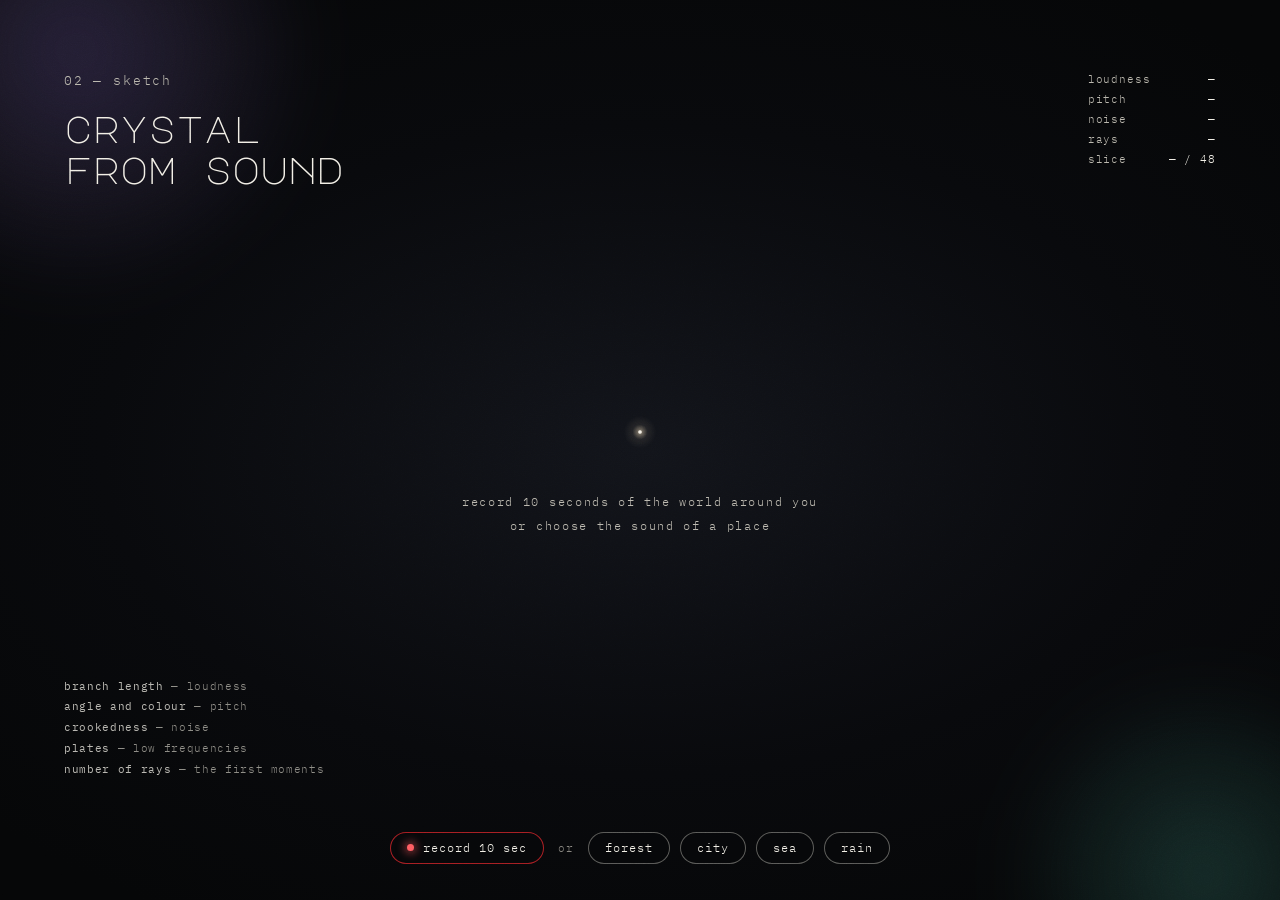
==== sketches/crystal.html @ bc931616 "Add files via upload" ====
<!doctype html>
<html lang="en">
<head>
  <meta charset="utf-8">
  <meta name="viewport" content="width=device-width, initial-scale=1">
  <title>crystal from sound</title>
  <link rel="preconnect" href="https://fonts.googleapis.com">
  <link rel="preconnect" href="https://fonts.gstatic.com" crossorigin>
  <link href="https://fonts.googleapis.com/css2?family=Major+Mono+Display&family=IBM+Plex+Mono:wght@300;400&display=swap" rel="stylesheet">
  <style>
    :root { --cream: #f2efe6; --muted: #b9b6ac; }
    * { box-sizing: border-box; margin: 0; padding: 0; }
    html, body {
      height: 100%;
      overflow: hidden;
      color: var(--cream);
      font-family: 'IBM Plex Mono', ui-monospace, monospace;
      font-weight: 300;
      background: radial-gradient(ellipse 70% 60% at 50% 50%, #12141a 0%, #08090c 60%, #050607 100%);
    }
    .spot { position: fixed; border-radius: 50%; filter: blur(30px); mix-blend-mode: screen; pointer-events: none; }
    .spot--violet { width: 44vmax; height: 44vmax; left: -16vmax; top: -18vmax; background: radial-gradient(circle, rgba(177,140,255,.2), transparent 62%); }
    .spot--teal   { width: 36vmax; height: 36vmax; right: -12vmax; bottom: -16vmax; background: radial-gradient(circle, rgba(94,224,200,.18), transparent 62%); }

    canvas { position: fixed; inset: 0; width: 100%; height: 100%; display: block; }

    .head { position: fixed; left: clamp(20px, 5vw, 96px); top: clamp(20px, 8vh, 88px); pointer-events: none; }
    .kicker { font-size: 13px; letter-spacing: .14em; color: var(--muted); }
    .title { margin-top: 18px; font-family: 'Major Mono Display', monospace; font-weight: 400; font-size: clamp(26px, 3vw, 44px); line-height: 1.08; }

    .hud {
      position: fixed; right: clamp(20px, 5vw, 96px); top: clamp(20px, 8vh, 88px);
      display: grid; grid-template-columns: auto auto; gap: 6px 18px;
      font-size: 11px; letter-spacing: .08em; color: var(--muted);
      pointer-events: none;
    }
    .hud dd { color: var(--cream); text-align: right; font-variant-numeric: tabular-nums; }

    .legend {
      position: fixed; left: clamp(20px, 5vw, 96px); bottom: 120px;
      font-size: 11px; line-height: 1.9; letter-spacing: .06em; color: var(--muted); opacity: .75;
      pointer-events: none;
    }
    .legend b { font-weight: 400; color: var(--cream); }

    .hint {
      position: fixed; left: 50%; top: calc(50% + 40px); transform: translateX(-50%);
      text-align: center; font-size: 12px; letter-spacing: .14em; line-height: 2; color: var(--muted);
      pointer-events: none; transition: opacity .8s ease;
    }
    body:not(.is-empty) .hint { opacity: 0; }

    .controls {
      position: fixed; left: 50%; bottom: 36px; transform: translateX(-50%);
      display: flex; flex-wrap: wrap; justify-content: center; align-items: center; gap: 10px;
      width: min(92vw, 760px);
    }
    .sep { font-size: 11px; letter-spacing: .1em; color: var(--muted); opacity: .7; padding: 0 4px; }
    .btn {
      font: 300 12px/1 'IBM Plex Mono', ui-monospace, monospace;
      letter-spacing: .08em; color: var(--cream);
      background: rgba(7, 8, 10, .82);
      border: 1px solid rgba(242, 239, 230, .35);
      border-radius: 999px; padding: 9px 16px; cursor: pointer;
      transition: border-color .3s ease, opacity .3s ease;
    }
    .btn:hover, .btn:focus-visible { border-color: rgba(242, 239, 230, .8); outline: none; }
    .btn--rec { border-color: rgba(232, 40, 46, .7); }
    .btn--rec::before { content: ''; display: inline-block; width: 7px; height: 7px; margin-right: 9px; border-radius: 50%; background: #ff5a5f; box-shadow: 0 0 10px 2px rgba(255,90,95,.6); vertical-align: 1px; }
    .btn[disabled] { opacity: .3; cursor: default; }
    .btn[hidden], .sep[hidden] { display: none; }

    .status {
      position: fixed; left: 50%; bottom: 92px; transform: translateX(-50%);
      font-size: 11px; letter-spacing: .12em; color: var(--muted); white-space: nowrap;
    }

    .grain { position: fixed; inset: 0; width: 100%; height: 100%; pointer-events: none; mix-blend-mode: overlay; opacity: .22; }

    @media (max-width: 720px) {
      .legend { display: none; }
      .hud { top: auto; bottom: 150px; right: 20px; }
      .status { bottom: 128px; }
    }
  </style>
</head>
<body class="is-empty">
  <div class="spot spot--violet"></div>
  <div class="spot spot--teal"></div>
  <canvas id="c"></canvas>

  <header class="head">
    <p class="kicker">02 — sketch</p>
    <h1 class="title">crystal<br>from sound</h1>
  </header>

  <dl class="hud" aria-live="off">
    <dt>loudness</dt><dd data-hud="loud">—</dd>
    <dt>pitch</dt><dd data-hud="bright">—</dd>
    <dt>noise</dt><dd data-hud="flat">—</dd>
    <dt>rays</dt><dd data-hud="sym">—</dd>
    <dt>slice</dt><dd data-hud="slice">— / 48</dd>
  </dl>

  <p class="legend">
    <b>branch length</b> — loudness<br>
    <b>angle and colour</b> — pitch<br>
    <b>crookedness</b> — noise<br>
    <b>plates</b> — low frequencies<br>
    <b>number of rays</b> — the first moments
  </p>

  <p class="hint">record 10 seconds of the world around you<br>or choose the sound of a place</p>

  <p class="status" data-status></p>

  <div class="controls">
    <button type="button" class="btn btn--rec" data-rec>record 10 sec</button>
    <span class="sep">or</span>
    <button type="button" class="btn" data-demo="forest">forest</button>
    <button type="button" class="btn" data-demo="city">city</button>
    <button type="button" class="btn" data-demo="sea">sea</button>
    <button type="button" class="btn" data-demo="rain">rain</button>
    <button type="button" class="btn" data-play hidden>listen to the crystal</button>
    <button type="button" class="btn" data-again hidden>again</button>
  </div>

  <svg class="grain" aria-hidden="true">
    <filter id="grain"><feTurbulence type="fractalNoise" baseFrequency="0.9" numOctaves="3" stitchTiles="stitch"/><feColorMatrix type="saturate" values="0"/></filter>
    <rect width="100%" height="100%" filter="url(#grain)"/>
  </svg>

  <script src="crystal.js"></script>
</body>
</html>
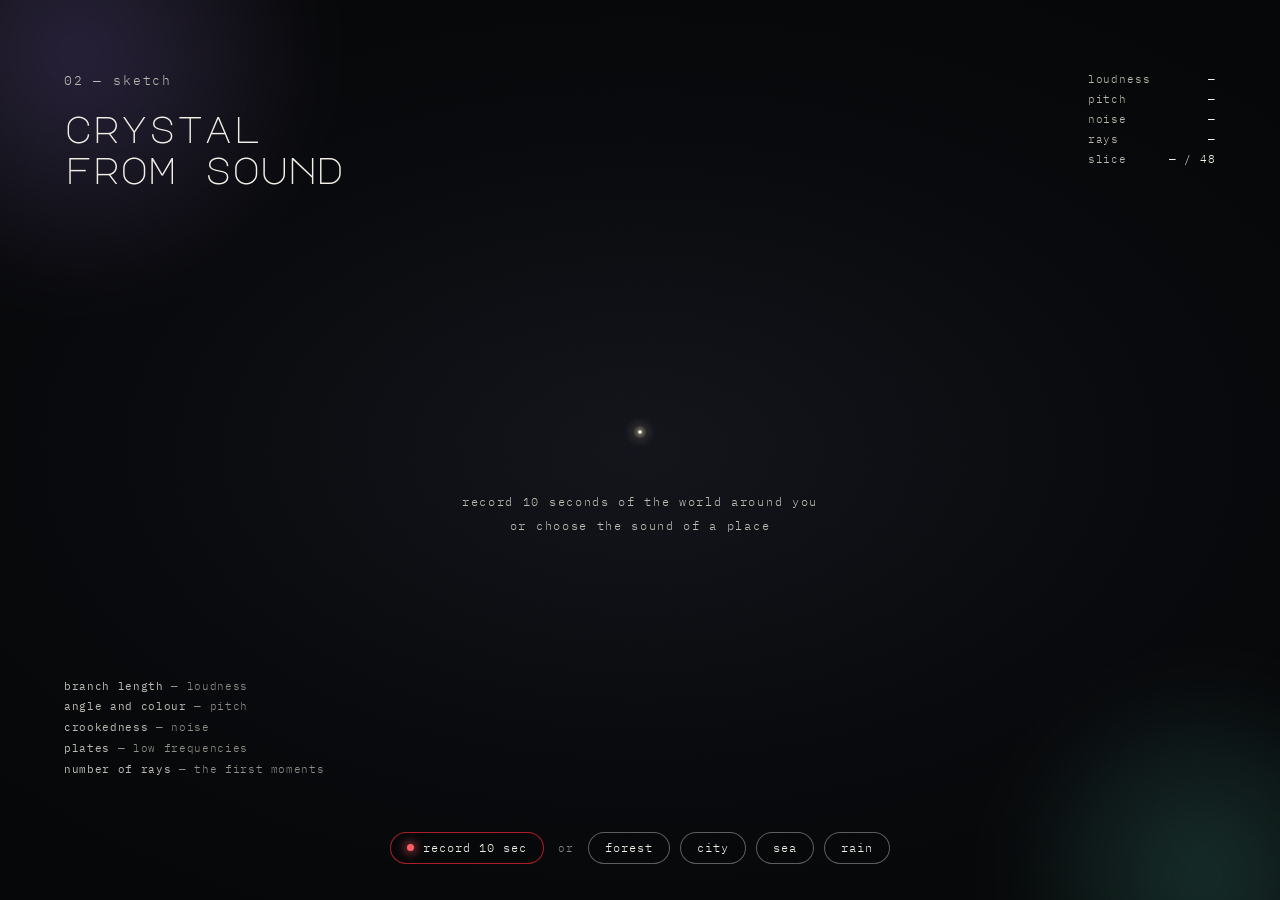
==== commit ea0e7538: "Звезда и кристалл открываются внутри карты неба star.js, crystal.js: режим ?embed=1 — звезда сообщае" ====
--- a/sketches/crystal.html
+++ b/sketches/crystal.html
@@ -69,6 +69,10 @@
     .btn--rec::before { content: ''; display: inline-block; width: 7px; height: 7px; margin-right: 9px; border-radius: 50%; background: #ff5a5f; box-shadow: 0 0 10px 2px rgba(255,90,95,.6); vertical-align: 1px; }
     .btn[disabled] { opacity: .3; cursor: default; }
     .btn[hidden], .sep[hidden] { display: none; }
+    .btn--plant { border-color: rgba(94, 224, 200, .7); box-shadow: 0 0 14px 1px rgba(94, 224, 200, .25); }
+
+    /* внутри карты (map.html): номер эскиза не нужен */
+    body.is-embed .kicker { display: none; }
 
     .status {
       position: fixed; left: 50%; bottom: 92px; transform: translateX(-50%);
@@ -123,6 +127,7 @@
     <button type="button" class="btn" data-demo="rain">rain</button>
     <button type="button" class="btn" data-play hidden>listen to the crystal</button>
     <button type="button" class="btn" data-again hidden>again</button>
+    <button type="button" class="btn btn--plant" data-plant hidden>plant a seed on the shared planet</button>
   </div>
 
   <svg class="grain" aria-hidden="true">
